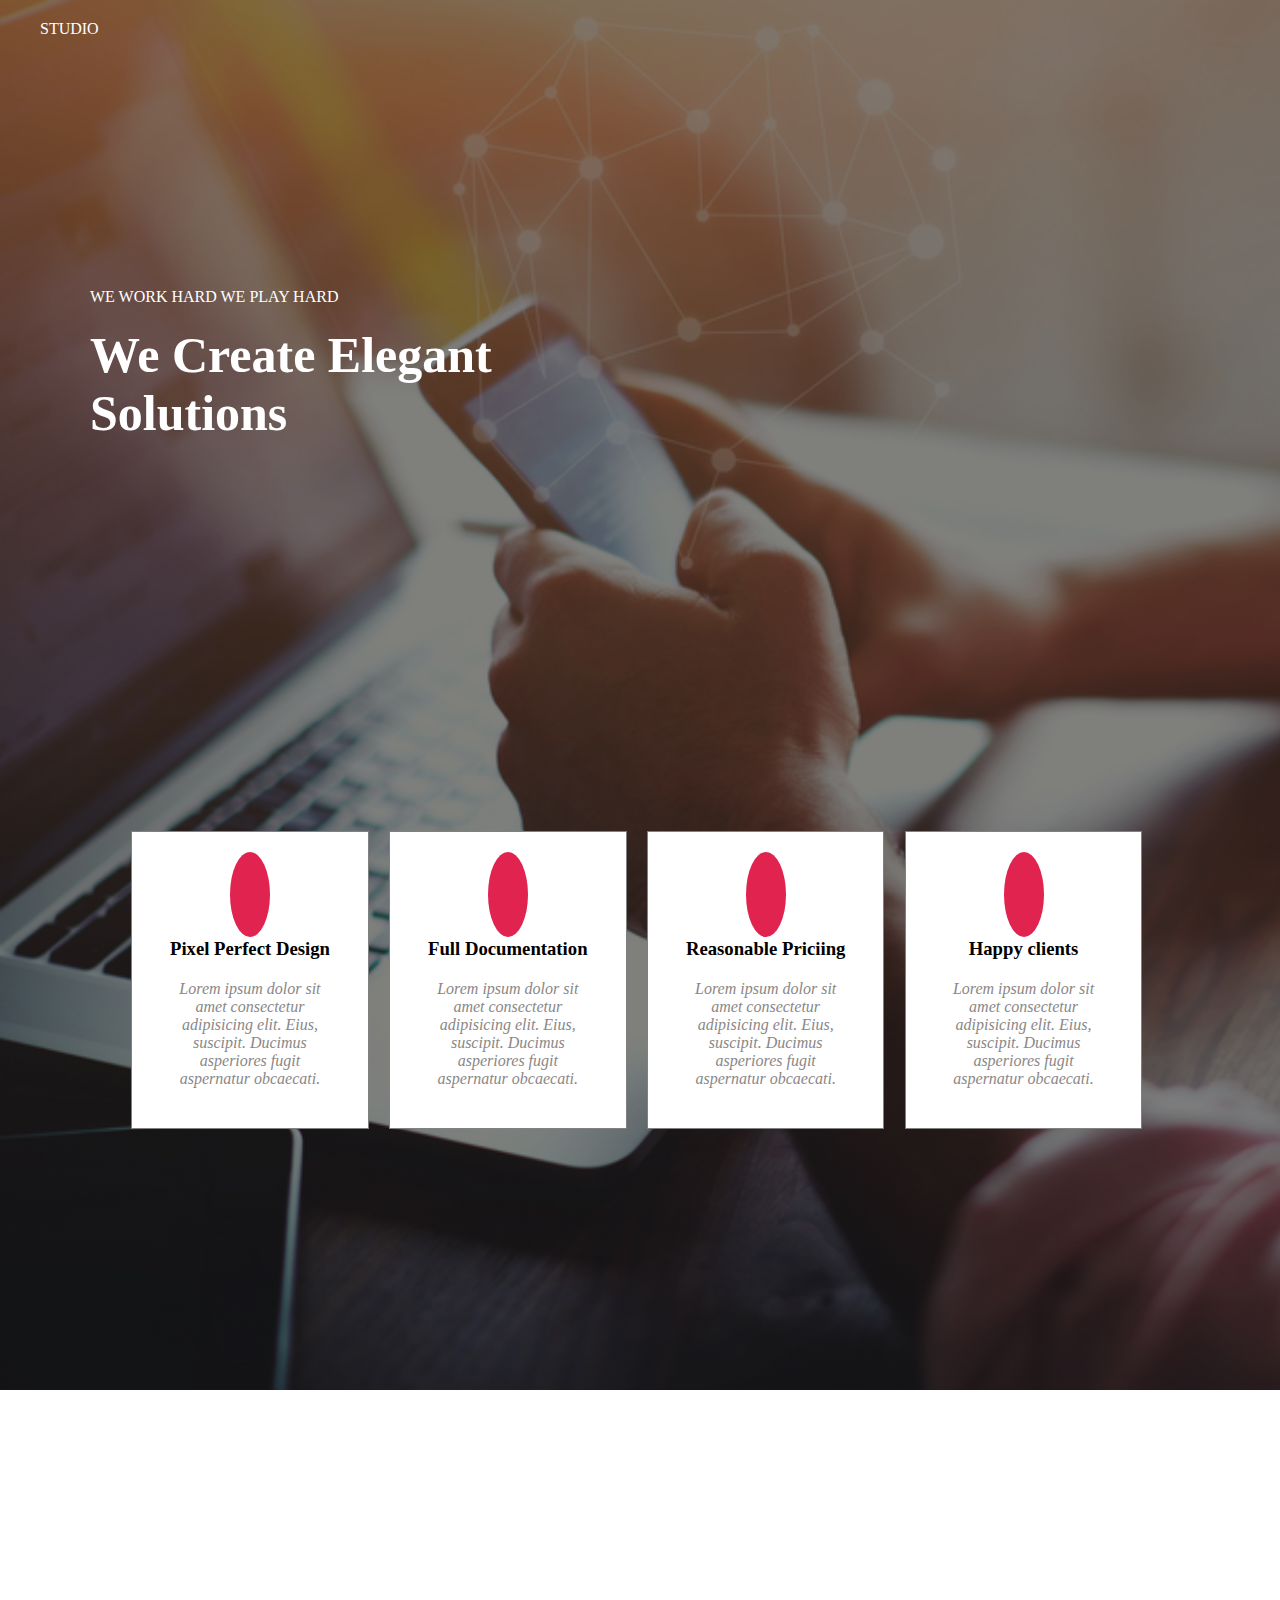
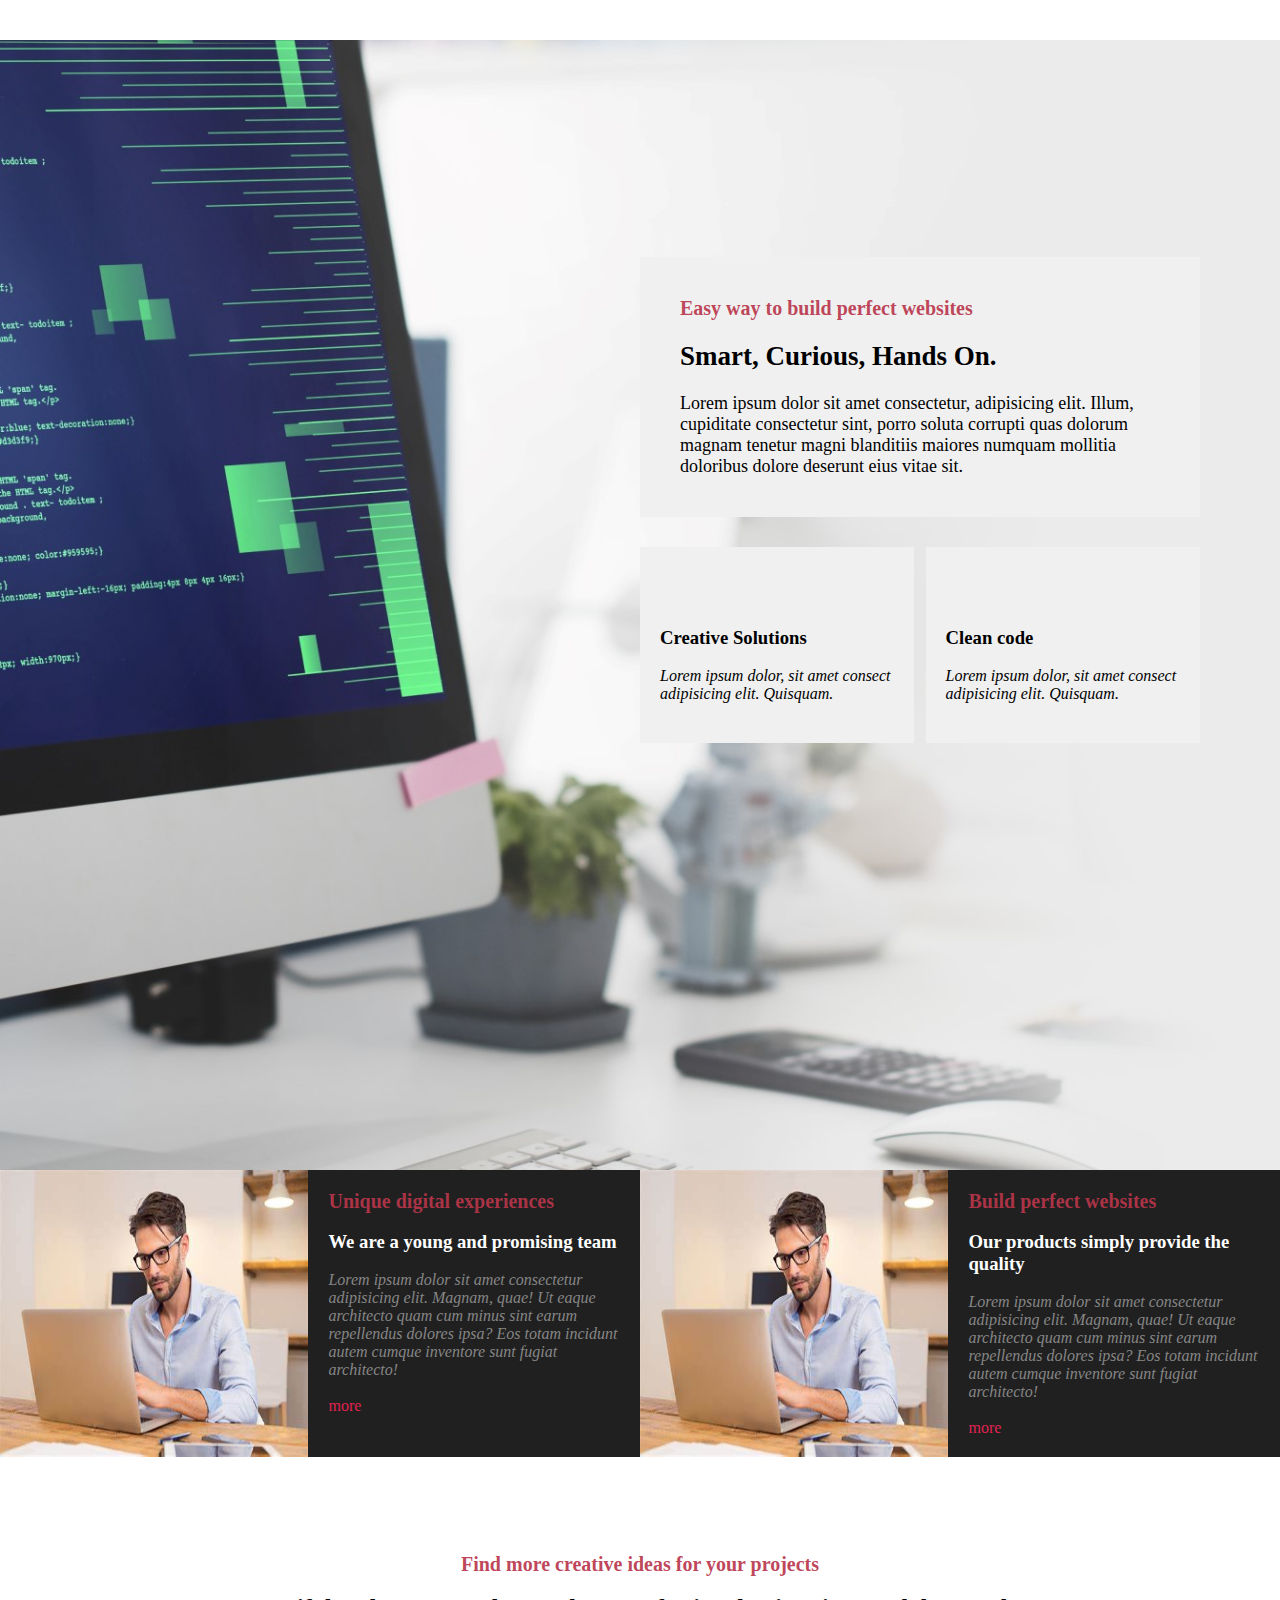
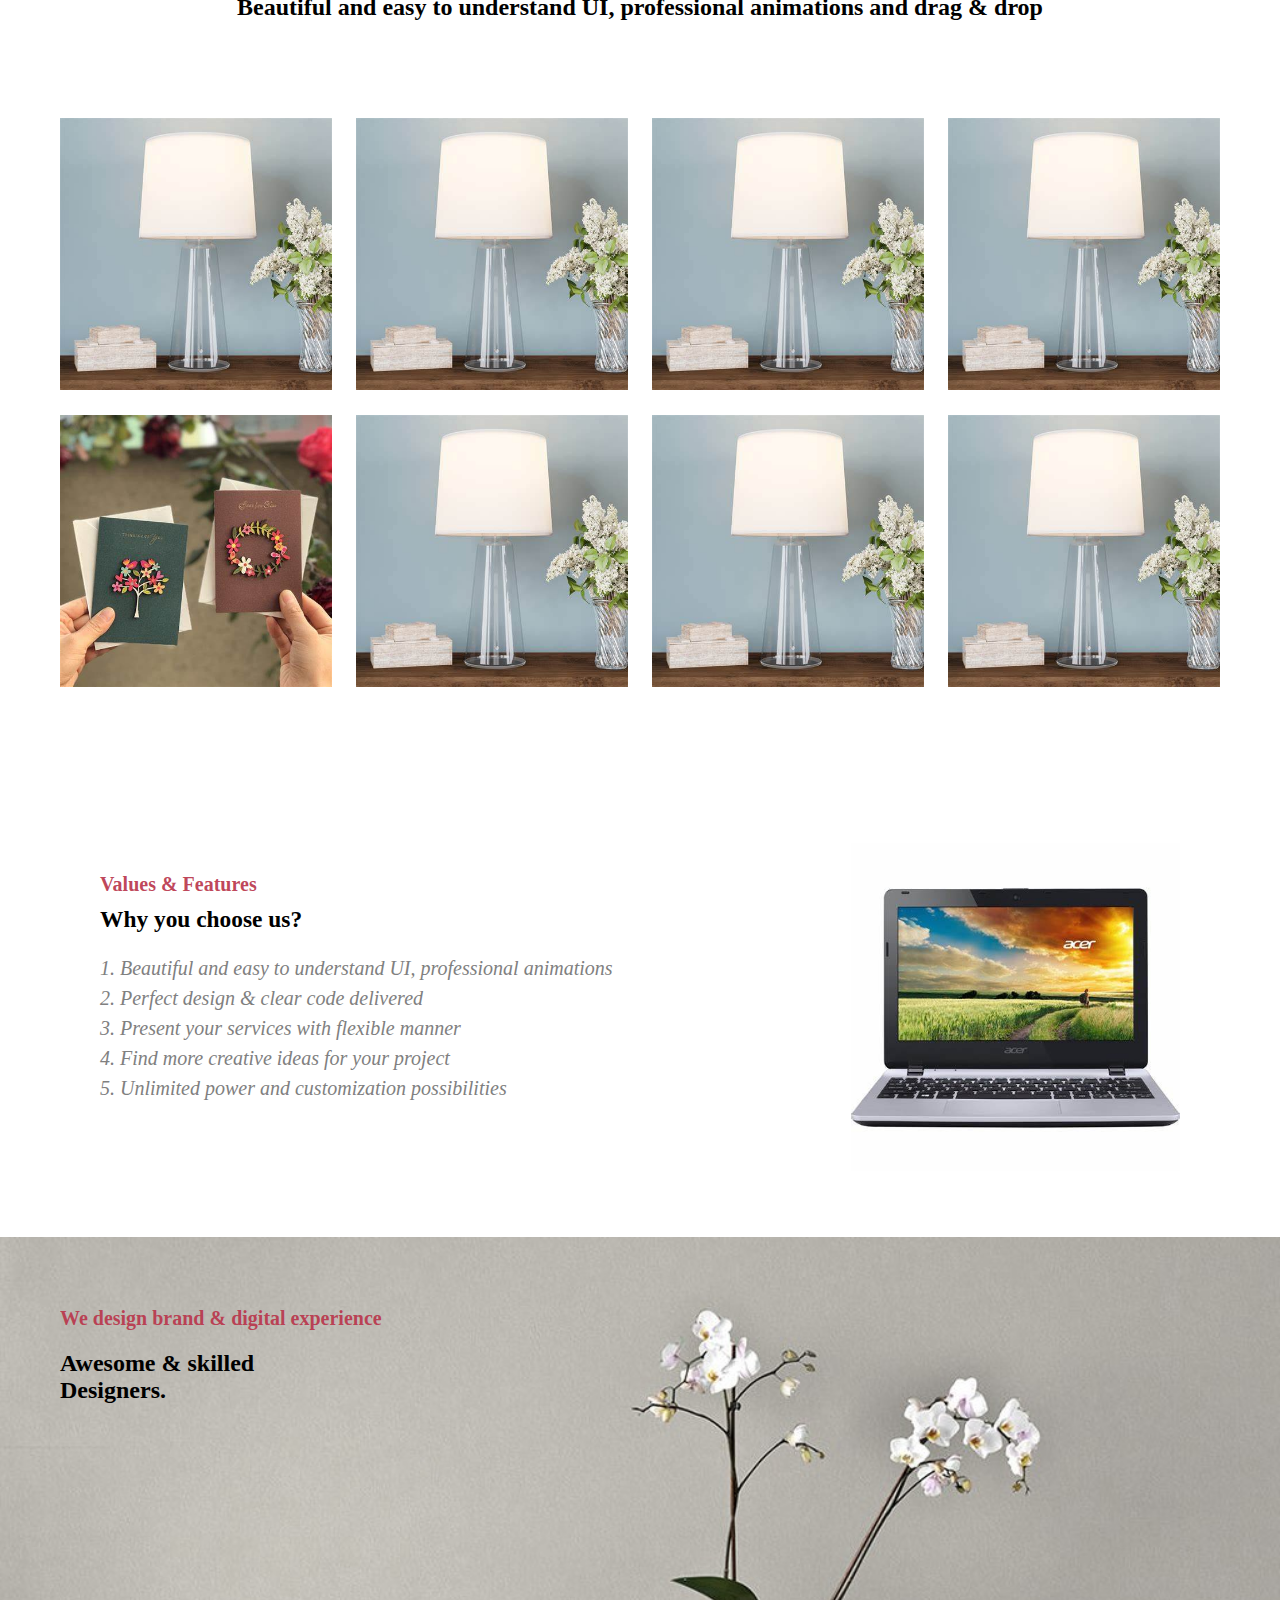
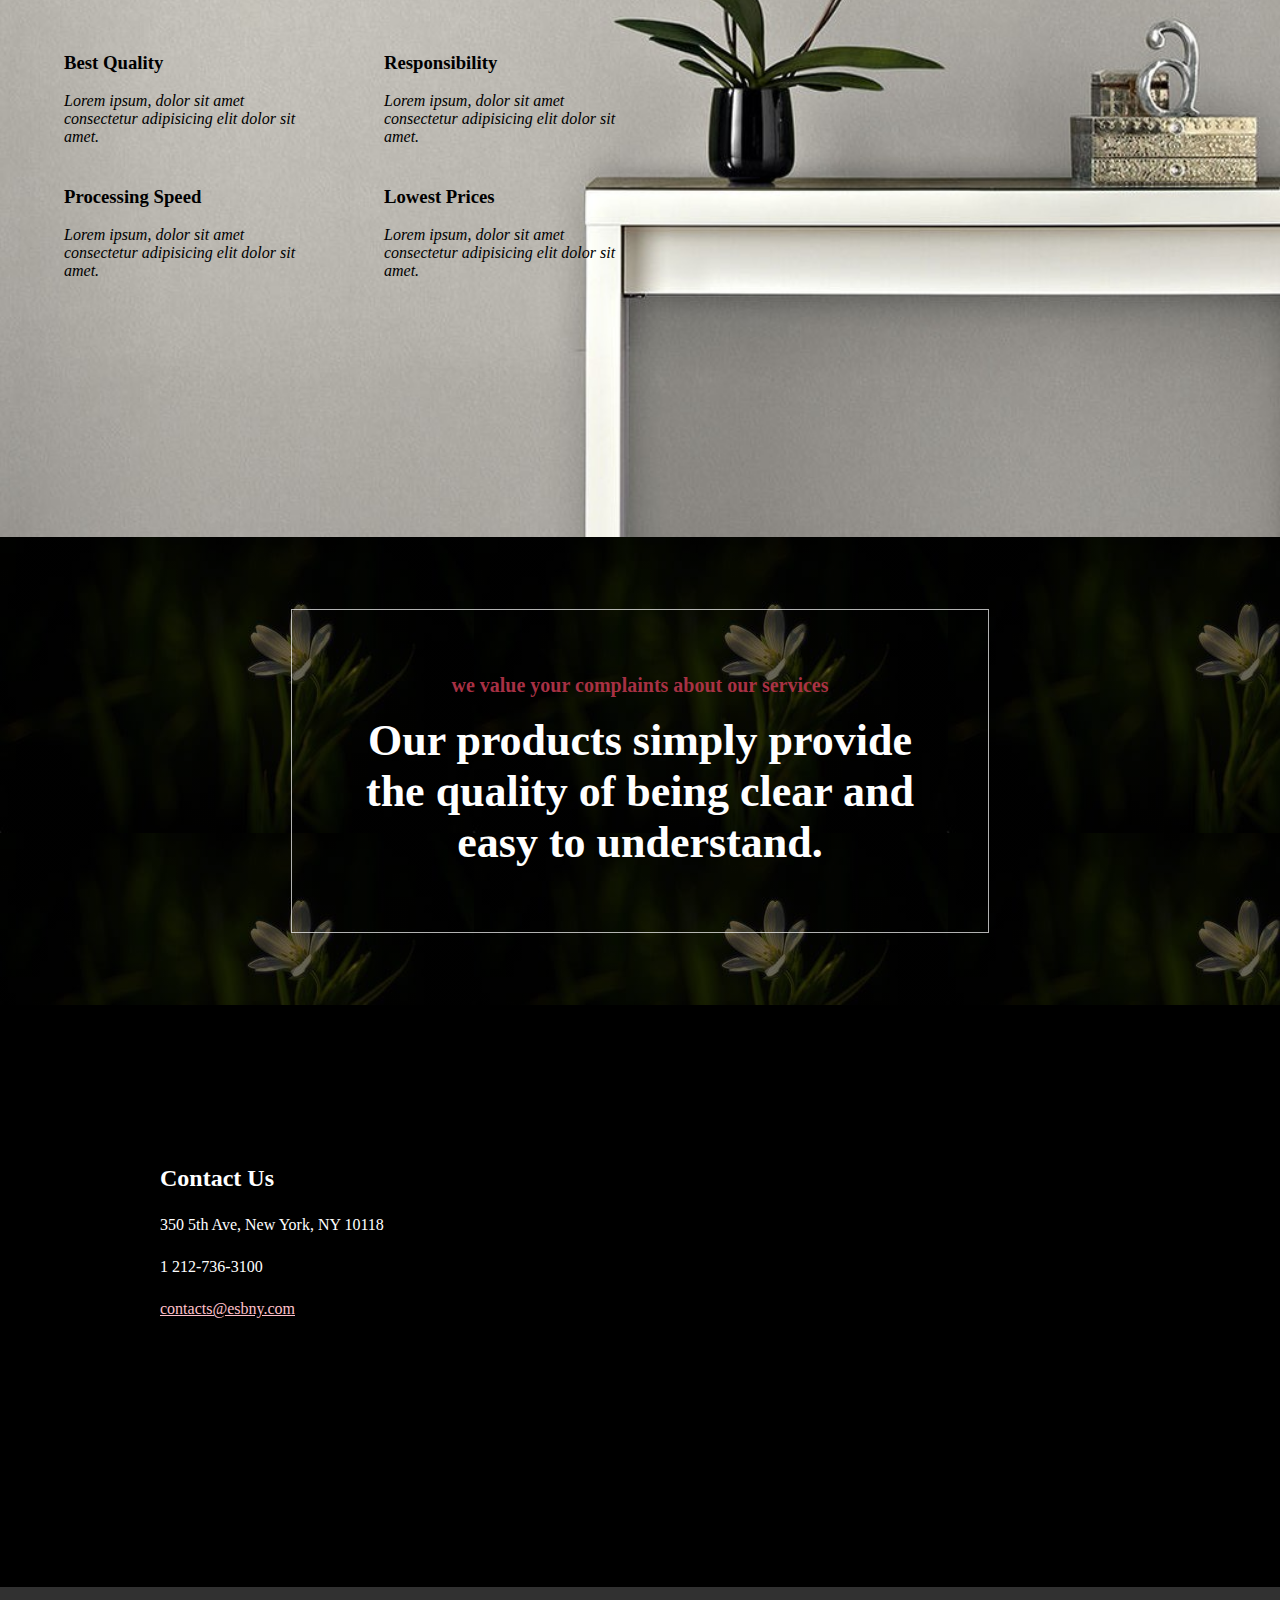
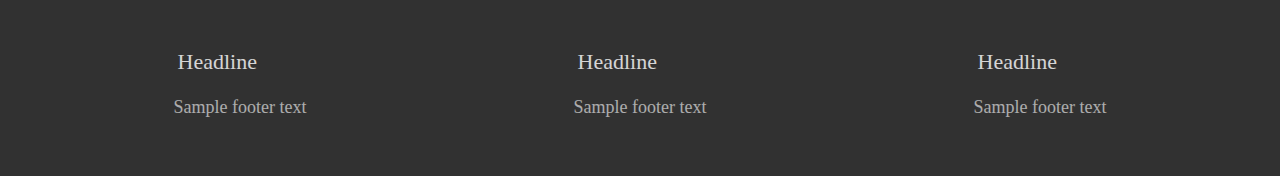
==== HTML/index.html @ dd86156a "Changes 27/09" ====
<!DOCTYPE html>

<html lang="en">
<head>
    <meta charset="UTF-8">
    <meta http-equiv="X-UA-Compatible" content="IE=edge">
    <meta name="viewport" content="width=device-width, initial-scale=1.0">
    <link rel="stylesheet" href="../CSS/index.css">    
    <link rel="stylesheet" href="https://cdnjs.cloudflare.com/ajax/libs/font-awesome/6.2.0/css/all.min.css" integrity="sha512-xh6O/CkQoPOWDdYTDqeRdPCVd1SpvCA9XXcUnZS2FmJNp1coAFzvtCN9BmamE+4aHK8yyUHUSCcJHgXloTyT2A==" crossorigin="anonymous" referrerpolicy="no-referrer" />
    <title>Webp</title>
</head>
<body>
    <header>
       <p>STUDIO</p>
       <p><i class="fa-solid fa-bars"></i></p>

       <div class="banner-content">
            <p>WE WORK HARD WE PLAY HARD</p>
            <h1>We Create Elegant Solutions</h1>
       </div>
    </header>

    <section class="section1">
        <div class="cards1">
            <div class="card">
                <div class="card-icon">
                    <i class="fa-solid fa-tags"></i>
                </div>
                <div class="card-heading">
                    <h3>Pixel Perfect Design</h3>
                </div>
                <div class="card-content">
                    <p>Lorem ipsum dolor sit amet consectetur adipisicing elit. Eius, suscipit. Ducimus asperiores fugit aspernatur obcaecati.</p>
                </div>
            </div>

            <div class="card">
                <div class="card-icon">
                    <i class="fa-solid fa-book"></i>
                </div>
                <div class="card-heading">
                    <h3>Full Documentation</h3>
                </div>
                <div class="card-content">
                    <p>Lorem ipsum dolor sit amet consectetur adipisicing elit. Eius, suscipit. Ducimus asperiores fugit aspernatur obcaecati.</p>
                </div>
            </div>

            <div class="card">
                <div class="card-icon">
                    <i class="fa-solid fa-car"></i>
                </div>
                <div class="card-heading">
                   <h3>Reasonable Priciing</h3>
                </div>
                <div class="card-content">
                     <p>Lorem ipsum dolor sit amet consectetur adipisicing elit. Eius, suscipit. Ducimus asperiores fugit aspernatur obcaecati.</p>
                </div>
            </div>

            <div class="card">
                <div class="card-icon">
                    <p><i class="fa-solid fa-file"></i></p>
                </div>
                <div class="card-heading">
                    <h3>Happy clients</h3>
                </div>
                <div class="card-content">
                    <p>Lorem ipsum dolor sit amet consectetur adipisicing elit. Eius, suscipit. Ducimus asperiores fugit aspernatur obcaecati.</p>
                </div>
            </div>
        </div>
    </section>

    <section class="section2">
        <aside class="sec2-content border">
            <div class="top-content border">
                <p class="pink-heading">Easy way to build perfect websites</p><br>
                <h2>Smart, Curious, Hands On.</h2><br>
                <p>Lorem ipsum dolor sit amet consectetur, adipisicing elit. Illum, cupiditate consectetur sint, porro soluta corrupti quas dolorum magnam tenetur magni blanditiis maiores numquam mollitia doloribus dolore deserunt eius vitae sit.</p>
            </div>
            <div class="bottom-content border">
            <div class="bottom-left border">
                <h3>Creative Solutions</h3><br>
                <p>Lorem ipsum dolor, sit amet consect adipisicing elit. Quisquam.</p>
            </div>
            <div class="bottom-right border">
                <h3>Clean code</h3><br>
                <p>Lorem ipsum dolor, sit amet consect adipisicing elit. Quisquam.</p>
            </div>
        </div>
        </aside>
    </section>

    <section class="section3">
        <div class="row">
            <div class="image1 border">
                <img src="../Images/laptop-person.jfif" width="100%" height="100%">
            </div>
            <div class="sec3-content border">
                <p class="pink-heading"> Unique digital experiences</p><br>
                <h3>We are a young and promising team</h3><br>
                <p><i>Lorem ipsum dolor sit amet consectetur adipisicing elit. Magnam, quae! Ut eaque architecto quam cum minus sint earum repellendus dolores ipsa? Eos totam incidunt autem cumque inventore sunt fugiat architecto!</i></p><br>
                <p><a href="" class="a-pink">more</a></p>
            </div>
            <div class="image1 border">
                <img src="../Images/laptop-person.jfif"width="100%" height="100%" >
            </div>
            <div class="sec3-content border">
                <p class="pink-heading">Build perfect websites</p><br>
                <h3>Our products simply provide the quality</h3><br>
                <p><i>Lorem ipsum dolor sit amet consectetur adipisicing elit. Magnam, quae! Ut eaque architecto quam cum minus sint earum repellendus dolores ipsa? Eos totam incidunt autem cumque inventore sunt fugiat architecto!</i></p><br>
                <p><a href="" class="a-pink">more</a></p>
            </div>
        </div>
    </section>

    <section class="section4">
        <div class="sec4-content">
            <p class="pink-heading">Find more creative ideas for your projects</p><br>
            <h2>Beautiful and easy to understand UI, professional animations and drag & drop</h2>
        </div>
        <div class="images-parent">
            <div class="sec4-images  border">
                <img src="../Images/lamp.jfif">
                <img src="../Images/lamp.jfif">
                <img src="../Images/lamp.jfif">
                <img src="../Images/lamp.jfif">
                </div>
            <div class="sec4-images border">
                <img src="../Images/card.jfif">
                <img src="../Images/lamp.jfif">
                <img src="../Images/lamp.jfif">
                <img src="../Images/lamp.jfif"> 
            </div>
    </div>

    </section>

    <!-- <section class="section5 border">
        <aside class="left border">
            <p class="pink-heading">Values & Features</p>
            <h2>Why you choose us?</h2>

            <ol class="ordered-list">
                <li>Beautiful and easy to understand UI, professional animations</li>
                <li>Perfect design and clear code delivered</li>
                <li>Present your devices with flexibleu a massa</li>
                <li>Find more creative ideas for your project</li>
                <li>Unlimited power and customization possibilities</li>
            </ol>
        </aside>
        <aside class="right border">
            <img src="../Images/laptop-window.jfif">
        </aside>
    </section> -->

    <div class="section5">
        <div class="left border">
            <h4 class="pink-heading">Values & Features</h4>
            <h3 style="margin-top:10px;"><b>Why you choose us?</b></h3>
            <div class="ordered-list">
            <i>
            <ol>
                <li>Beautiful and easy to understand UI, professional animations</li>
                <li>Perfect design & clear code delivered</li>
                <li>Present your services with flexible manner</li>
                <li>Find more creative ideas for your project</li>
                <li>Unlimited power and customization possibilities</li></i>
            </ol>
            </div>
        </div>
        <div class="right border">
            <img src="../Images/laptop-window.jfif" width="100%">
        </div>
    </div>
   
    <section class="section6">
        <p class="pink-heading">We  design brand & digital experience</p>
        <h2>Awesome & skilled Designers.</h2>

        <div class="features">
            <div class="feature">
                <h3>Best Quality</h3><br>
                <p>Lorem ipsum, dolor sit amet consectetur adipisicing elit dolor sit amet.</p>
            </div>
            <div class="feature">
                <h3>Responsibility</h3><br>
                <p>Lorem ipsum, dolor sit amet consectetur adipisicing elit dolor sit amet.</p>
            </div>
            <div class="feature">
                <h3>Processing Speed</h3><br>
                <p>Lorem ipsum, dolor sit amet consectetur adipisicing elit dolor sit amet.</p>
            </div>
            <div class="feature">
                <h3>Lowest Prices</h3><br>
                <p>Lorem ipsum, dolor sit amet consectetur adipisicing elit dolor sit amet.</p>
            </div>
        </div>
    </section>

    <section class="section7">
        <div class="sec7-content">
            <p class="pink-heading">we value your complaints about our services</p><br>
            <h1>Our products simply provide the quality of being clear and easy to understand.
            </h1>
        </div>
    </section>

    <section class="section8">
        <aside class="contact">
            <h2>Contact Us</h2>
            <p>350 5th Ave, New York, NY 10118</p>
            <p> 1 212-736-3100</p>
            <p><a href="">contacts@esbny.com</a></p>
        </aside>
        <aside class="map">
            <iframe
            src="https://www.google.com/maps/embed?pb=!1m14!1m12!1m3!1d15226.228573181863!2d78.37283444999998!3d17.43302795!2m3!1f0!2f0!3f0!3m2!1i1024!2i768!4f13.1!5e0!3m2!1sen!2sin!4v1663931720581!5m2!1sen!2sin"
            width="100%" height="450" style="border:0;" allowfullscreen="" loading="lazy"
            referrerpolicy="no-referrer-when-downgrade"></iframe>
        </aside>
    </section>

    <footer>
        <div class="footer1">
            <p>Headline</p>
            <p>Sample footer text</p>
        </div>
        <div class="footer1">
            <p>Headline</p>
            <p>Sample footer text</p>
        </div>
        <div class="footer1">
            <p>Headline</p>
            <p>Sample footer text</p>
        </div>
    </footer>
</body>
</html>
---- CSS/index.css ----
*{
    margin: 0px;
    padding: 0px;
}
body{
    box-sizing: border-box;
}
/* .border{
    border: 2px solid red;
} */
.pink-heading{
    color: rgba(185, 53, 75, 0.913);
    font-size: 20px;
    font-weight: bold;
}
/* Header CSS */
header{
    background-image:linear-gradient(rgba(0,0,0,0.5),rgba(0,0,0,0.5)),url('../Images/banner.png');
    background-size: cover;
    height: 150vh;
    color: white;
    padding: 20px 40px;
    position: relative;
}
header p:nth-of-type(2){
    float: right;
}
.banner-content{
   margin-top: 250px;
   margin-left: 50px;
}
.banner-content h1{
    width: 35%;
    font-size: 50px;
    margin-top: 20px;
}

/* SECTION 1 CSS */

.card i{
    background-color:#E12350;
    color: white;
    border-radius: 50%;
    padding: 20px;
    font-size: 40px;
}
.cards1{
    display: flex;
    gap: 2%;
    padding: 8.2em;
    /* margin-left: 70px;    */
    position: absolute;
    top:700px;
}
.card p{
    color: #8a8787;
    font-style: italic;
}
.card{
   border: 1px solid grey;
    text-align: center;
    background-color: white;
    width: 20%;
    padding: 1.2em 1em;
}
.card-heading, .card-content, .card-icon{
    /* padding: 10px; */
    margin: 20px;
}

/* SECTION 2 CSS */

.section2{
    margin-top: 250px;
    background-image: url('../Images/left-image.png');
    background-size: cover;
    height: 120vh;
    padding: 25px 80px;
    display: flex;
    justify-content: flex-end;
}
.sec2-content{
    width: 50%;
    padding: 12em 0em;
    /* margin: 10em 0em 10em 1em; */
}
.top-content{
    background-color: #F0F0F0;
    padding: 40px;
    font-size: 18px;
}
.bottom-content{
    display: flex;
    gap: 2%;
    padding-top: 30px;
}
.bottom-content p{
    font-style: italic;
}
.bottom-left, .bottom-right{
    padding: 80px 1px 40px 20px;
    background-color: #F0F0F0;
}

/* SECTION 3 CSS */

.row{
    display: flex;
}

.a-pink{
    color:#E12350;
    text-decoration: none;
}
.sec3-content{
    width: 35%;
    padding: 20px;
    background-color: #202020;
}
.sec3-content h3{
    color: white;
}
.sec3-content p:nth-of-type(2){
    color: #868686;
}

/* SECTION 4 CSS */
.section4{
    align-items: center;
    padding: 6em;
}
.sec4-content{
    text-align: center;
}
.images-parent{
    margin-top: 4.5em;
}
.sec4-images{
    display: flex;
    justify-content: center;
    width: 100%;
    gap: 1.5em;
}
.sec4-images img{
    width: 25%;
    margin-top: 25px;
}

/* SECTION 5 CSS */
/* .section5{
    display: flex;
    align-items: center;
}
.left{
  width: 50%;
  line-height: 30px;
  margin-top: 40px;
}
.left h2{
    margin-top: 0.4em;
}
.ordered-list{
    color: #8a8787;
    padding: 1em;
}
.right img{
    max-width: 100%;
}
.right{
    width: 50%;
} */
.section5{
    display: flex;
    font-size: 20px;
    margin: 60px 100px;
}
.left{
    margin-top: 10px;
    width: 100%;
}
h4{
   margin-top: 20px;
}
.ordered-list{
    margin-top:20px;
    color: grey;
    line-height: 1.5em;
    margin-left: 1em;
}
/* SECTION 6 CSS */
.section6{
    background-image: url('../Images/table.jpg');
    height: 100vh;
    background-size: cover;
    position: relative;
}
.section6 p:nth-child(1){
    padding: 70px 0px 0px 60px;
}
.section6 h2{
    width: 20%;
    padding: 20px 0px 0px 60px;
  }
.features{
    display: flex;
    justify-content: space-around;
    flex-wrap: wrap;
    width: 50%;
    position: absolute;
    top:35% ;
    margin: 80px 0px 0px 32px;
}
.feature{
    width: 40%;
    padding: 20px 0px;  
}
.feature p{
    font-style: italic;
}
/* SECTION 7 */
.section7{
    background-image:linear-gradient(rgba(0,0,0,0.6),rgba(0,0,0,0.6)), url('../Images/plant-dark.jfif');
    display: flex;
    justify-content: center;
    padding: 4.5em;
}
.sec7-content{
    border: 1px solid rgba(254, 254, 254,0.7);
    color: white;
    width: 50%;
    padding: 4em;
    text-align: center;
}
.sec7-content h1{
    font-size: 44px; 
}
/* SECTION 8 */
.section8{
    background-color: black;
    width: 100%;
    display: flex;
}
.contact{
    width: 50%;
    color: white;
    margin: 10em 0px 50px 10em;
}
.contact p{
    margin-top: 1.5em;
}
.map{
    margin: 4em 8em 4em 0em;
    width: 50%;
}
.contact p a{
    color: pink;
}

/* FOOTER */
footer{
    background-color: #313131;
    color: white;
    display: flex;
    justify-content: space-around;
    padding:2.5em;
}

.footer1 p:nth-child(1){
    font-size: 22px;
    margin: 1em;
    opacity: 0.8;
}
.footer1 p:nth-child(2){
    font-size: 18px;
    margin: 1em;
    opacity: 0.6;
}
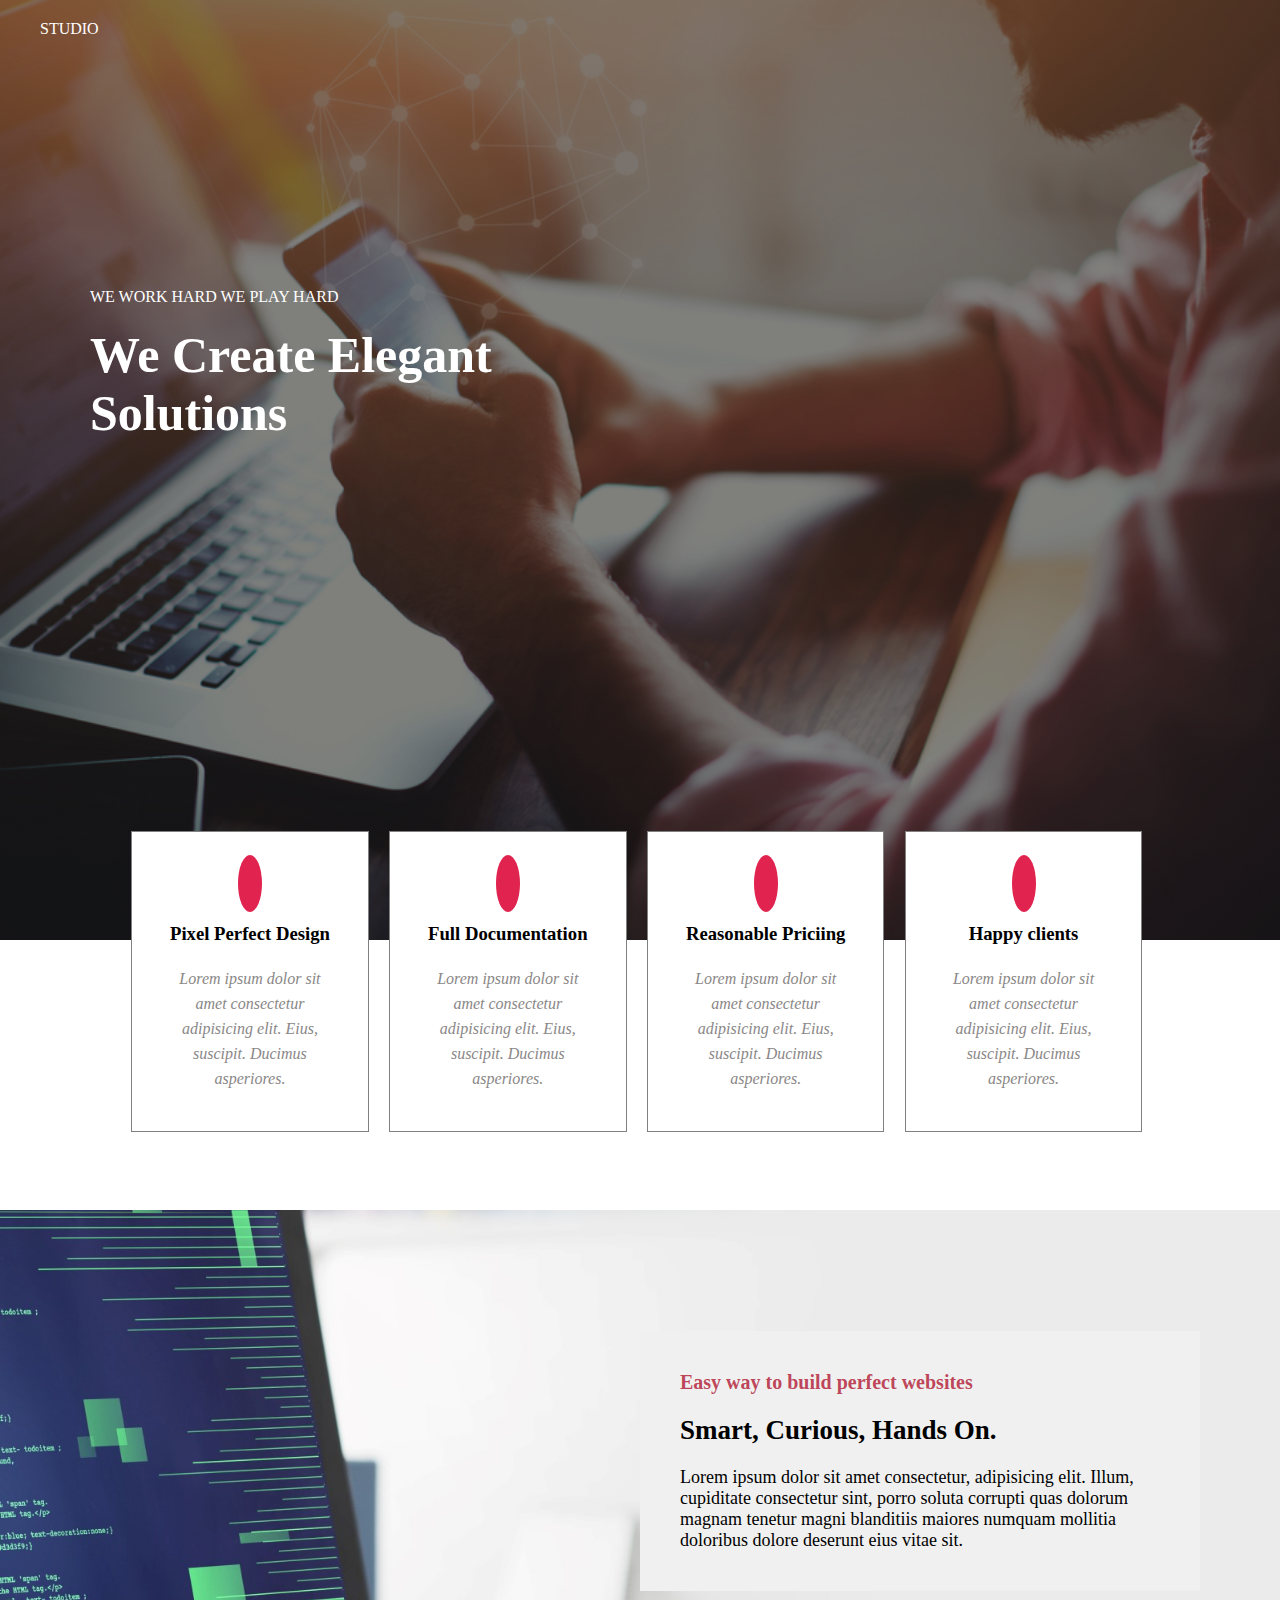
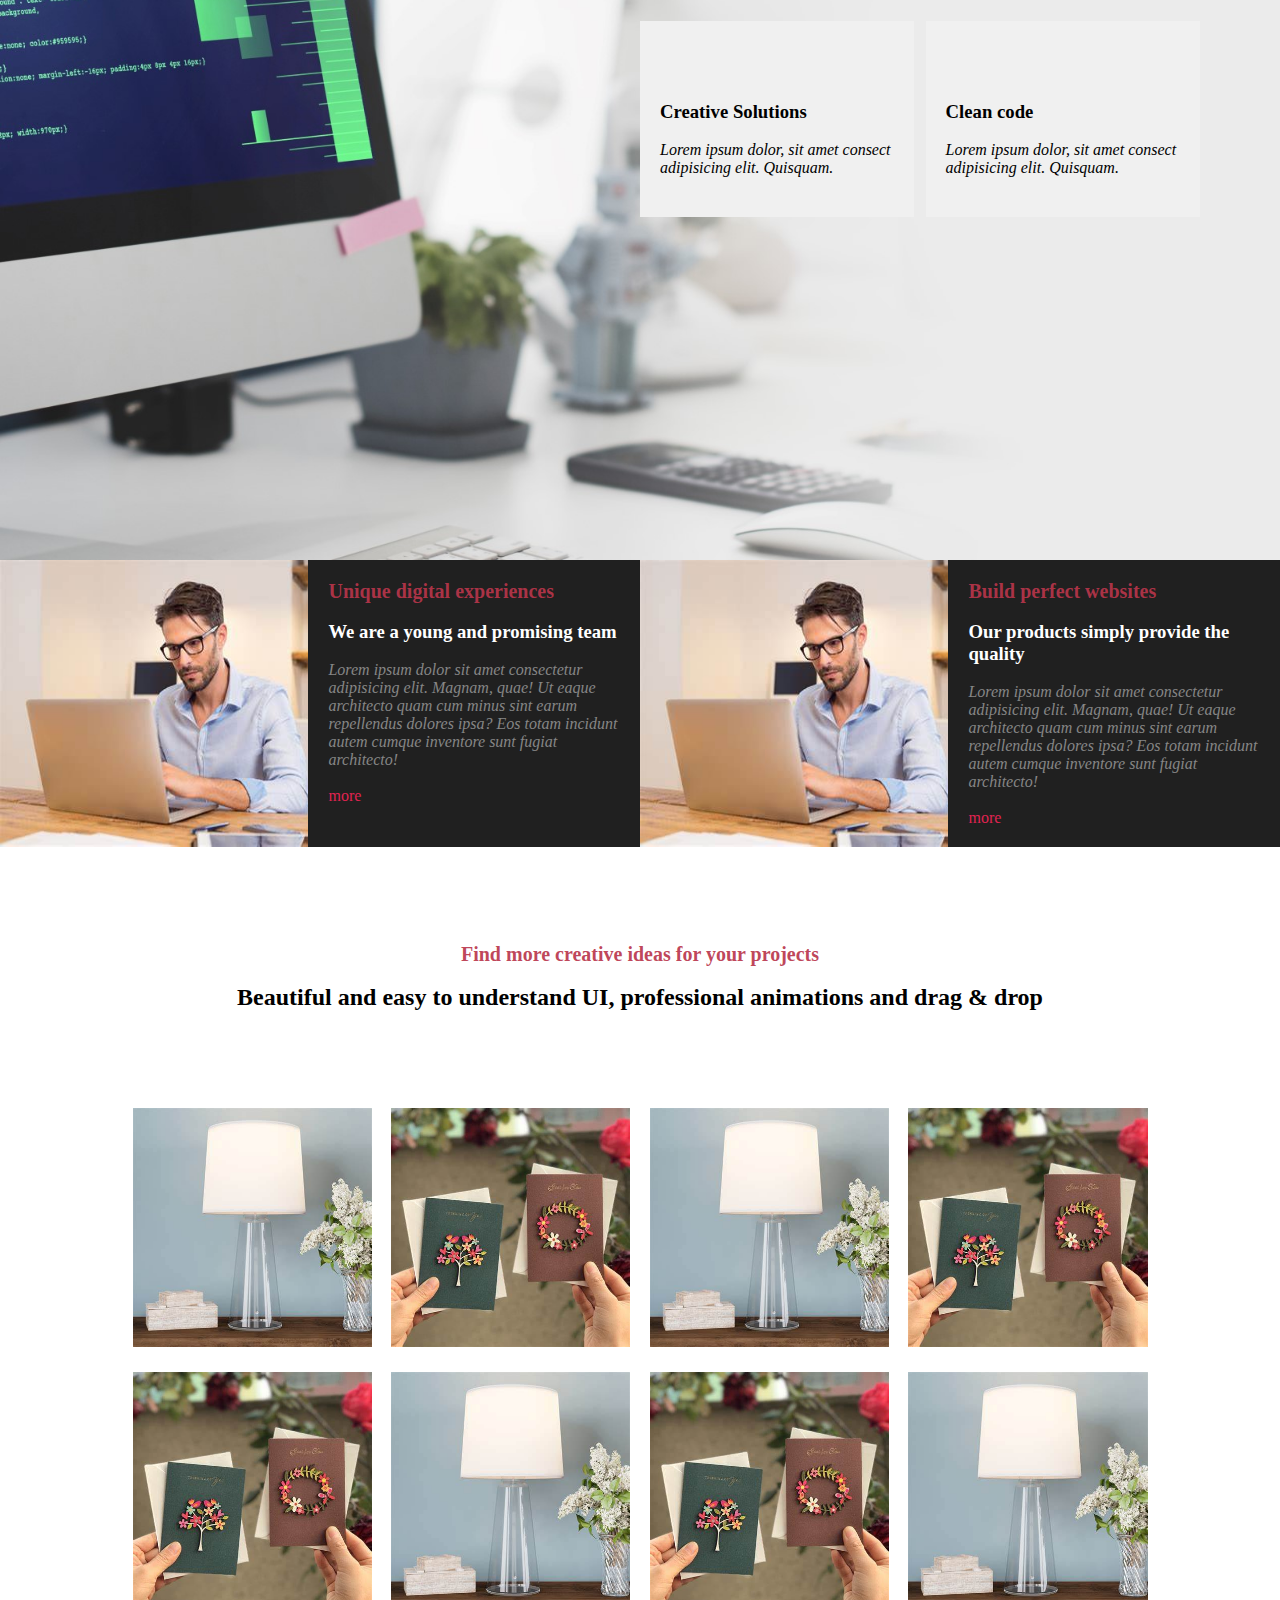
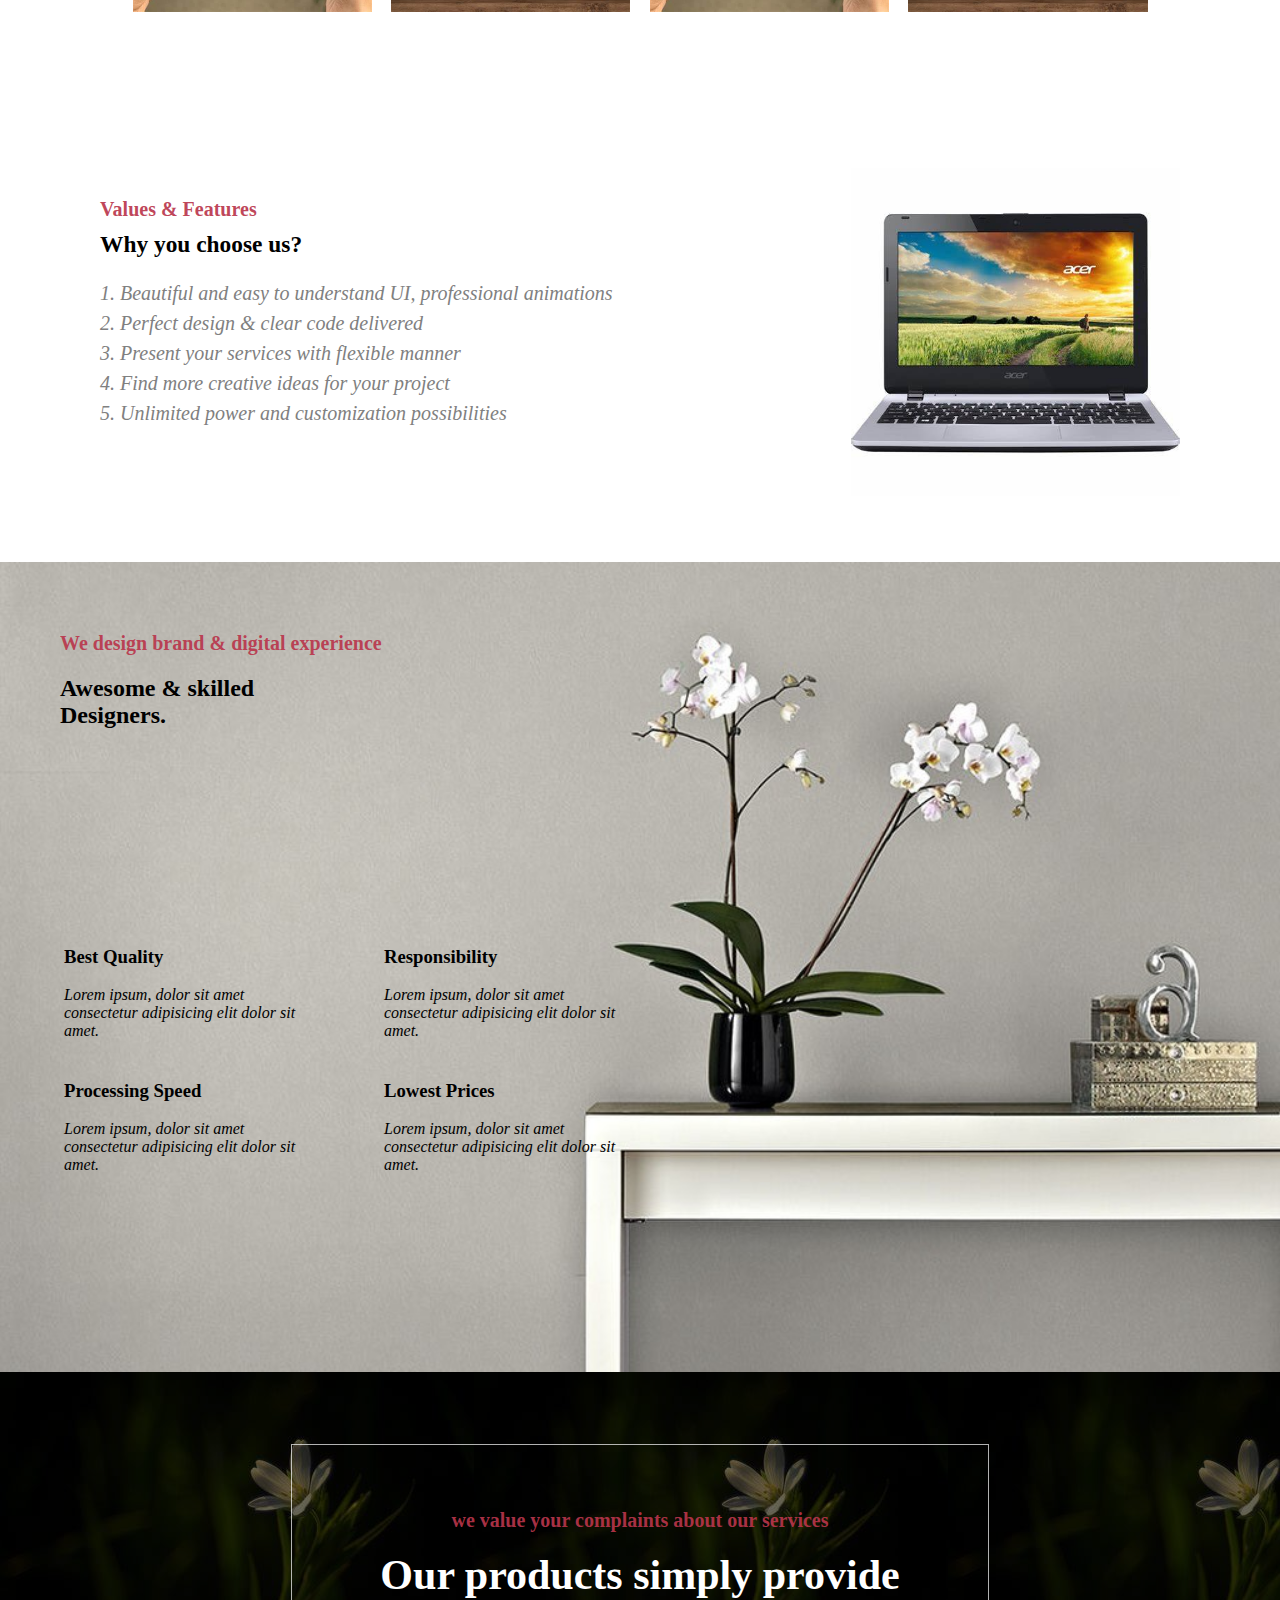
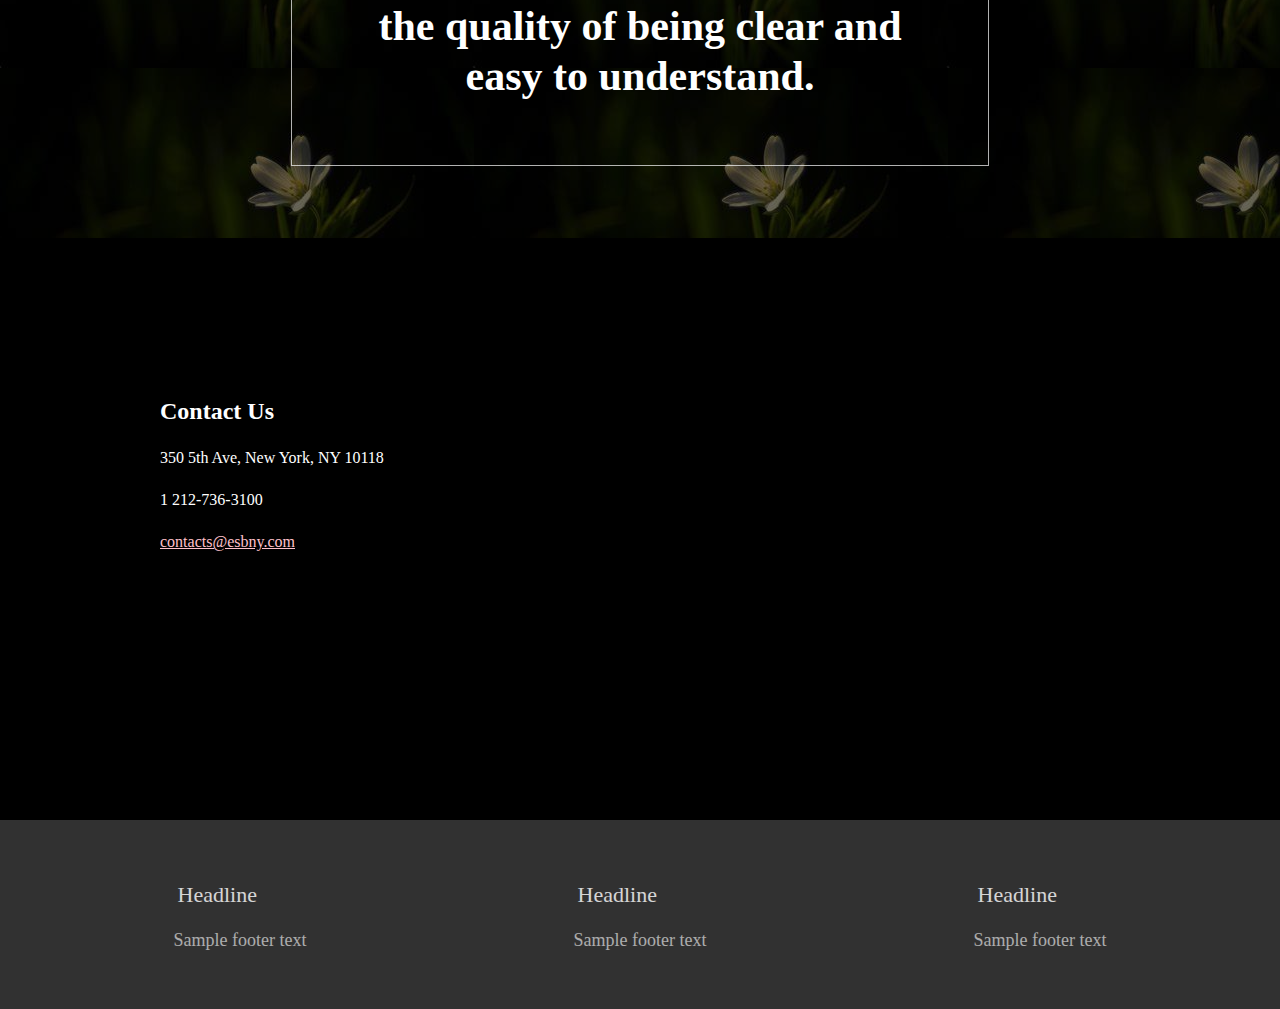
==== commit d6062f08: "28/09 Mobile Responsive" ====
--- a/HTML/index.html
+++ b/HTML/index.html
@@ -30,7 +30,7 @@
                     <h3>Pixel Perfect Design</h3>
                 </div>
                 <div class="card-content">
-                    <p>Lorem ipsum dolor sit amet consectetur adipisicing elit. Eius, suscipit. Ducimus asperiores fugit aspernatur obcaecati.</p>
+                    <p>Lorem ipsum dolor sit amet consectetur adipisicing elit. Eius, suscipit. Ducimus asperiores.</p>
                 </div>
             </div>
 
@@ -42,7 +42,7 @@
                     <h3>Full Documentation</h3>
                 </div>
                 <div class="card-content">
-                    <p>Lorem ipsum dolor sit amet consectetur adipisicing elit. Eius, suscipit. Ducimus asperiores fugit aspernatur obcaecati.</p>
+                    <p>Lorem ipsum dolor sit amet consectetur adipisicing elit. Eius, suscipit. Ducimus asperiores.</p>
                 </div>
             </div>
 
@@ -54,7 +54,7 @@
                    <h3>Reasonable Priciing</h3>
                 </div>
                 <div class="card-content">
-                     <p>Lorem ipsum dolor sit amet consectetur adipisicing elit. Eius, suscipit. Ducimus asperiores fugit aspernatur obcaecati.</p>
+                     <p>Lorem ipsum dolor sit amet consectetur adipisicing elit. Eius, suscipit. Ducimus asperiores.</p>
                 </div>
             </div>
 
@@ -66,13 +66,18 @@
                     <h3>Happy clients</h3>
                 </div>
                 <div class="card-content">
-                    <p>Lorem ipsum dolor sit amet consectetur adipisicing elit. Eius, suscipit. Ducimus asperiores fugit aspernatur obcaecati.</p>
+                    <p>Lorem ipsum dolor sit amet consectetur adipisicing elit. Eius, suscipit. Ducimus asperiores.</p>
                 </div>
             </div>
         </div>
     </section>
 
     <section class="section2">
+
+        <div class="sec2-image">
+            <img src="../Images/left-image.png">
+        </div>
+
         <aside class="sec2-content border">
             <div class="top-content border">
                 <p class="pink-heading">Easy way to build perfect websites</p><br>
@@ -90,12 +95,13 @@
             </div>
         </div>
         </aside>
+
     </section>
 
     <section class="section3">
         <div class="row">
             <div class="image1 border">
-                <img src="../Images/laptop-person.jfif" width="100%" height="100%">
+                <img src="../Images/laptop-person.jfif" width="120%" height="100%">
             </div>
             <div class="sec3-content border">
                 <p class="pink-heading"> Unique digital experiences</p><br>
@@ -104,7 +110,7 @@
                 <p><a href="" class="a-pink">more</a></p>
             </div>
             <div class="image1 border">
-                <img src="../Images/laptop-person.jfif"width="100%" height="100%" >
+                <img src="../Images/laptop-person.jfif"width="120%" height="100%" >
             </div>
             <div class="sec3-content border">
                 <p class="pink-heading">Build perfect websites</p><br>
@@ -123,14 +129,14 @@
         <div class="images-parent">
             <div class="sec4-images  border">
                 <img src="../Images/lamp.jfif">
+                <img src="../Images/card.jfif">
                 <img src="../Images/lamp.jfif">
+                <img src="../Images/card.jfif">
+                </div>
+            <div class="sec4-images border">
+                <img src="../Images/card.jfif">
                 <img src="../Images/lamp.jfif">
-                <img src="../Images/lamp.jfif">
-                </div>
-            <div class="sec4-images border">
-                <img src="../Images/card.jfif">
-                <img src="../Images/lamp.jfif">
-                <img src="../Images/lamp.jfif">
+                <img src="../Images/card.jfif">
                 <img src="../Images/lamp.jfif"> 
             </div>
     </div>
--- a/CSS/index.css
+++ b/CSS/index.css
@@ -17,10 +17,9 @@
 header{
     background-image:linear-gradient(rgba(0,0,0,0.5),rgba(0,0,0,0.5)),url('../Images/banner.png');
     background-size: cover;
-    height: 150vh;
+    height: 100vh;
     color: white;
     padding: 20px 40px;
-    position: relative;
 }
 header p:nth-of-type(2){
     float: right;
@@ -36,13 +35,15 @@
 }
 
 /* SECTION 1 CSS */
-
+.section1{
+    position: relative;
+}
 .card i{
     background-color:#E12350;
     color: white;
     border-radius: 50%;
-    padding: 20px;
-    font-size: 40px;
+    padding: 12px;
+    font-size: 30px;
 }
 .cards1{
     display: flex;
@@ -50,7 +51,7 @@
     padding: 8.2em;
     /* margin-left: 70px;    */
     position: absolute;
-    top:700px;
+    top:-240px;
 }
 .card p{
     color: #8a8787;
@@ -62,6 +63,7 @@
     background-color: white;
     width: 20%;
     padding: 1.2em 1em;
+    line-height: 25px;
 }
 .card-heading, .card-content, .card-icon{
     /* padding: 10px; */
@@ -71,17 +73,20 @@
 /* SECTION 2 CSS */
 
 .section2{
-    margin-top: 250px;
+    margin-top: 270px;
     background-image: url('../Images/left-image.png');
     background-size: cover;
-    height: 120vh;
+    height: 100vh;
     padding: 25px 80px;
     display: flex;
     justify-content: flex-end;
 }
+.sec2-image{
+    display: none;
+}
 .sec2-content{
     width: 50%;
-    padding: 12em 0em;
+    padding: 6em 0em;
     /* margin: 10em 0em 10em 1em; */
 }
 .top-content{
@@ -103,11 +108,9 @@
 }
 
 /* SECTION 3 CSS */
-
 .row{
     display: flex;
 }
-
 .a-pink{
     color:#E12350;
     text-decoration: none;
@@ -139,10 +142,10 @@
     display: flex;
     justify-content: center;
     width: 100%;
-    gap: 1.5em;
+    gap: 1.2em;
 }
 .sec4-images img{
-    width: 25%;
+    width: 22%;
     margin-top: 25px;
 }
 
@@ -190,7 +193,7 @@
 /* SECTION 6 CSS */
 .section6{
     background-image: url('../Images/table.jpg');
-    height: 100vh;
+    height: 90vh;
     background-size: cover;
     position: relative;
 }
@@ -232,7 +235,8 @@
     text-align: center;
 }
 .sec7-content h1{
-    font-size: 44px; 
+    font-size: 42px; 
+    line-height: 1.2em;
 }
 /* SECTION 8 */
 .section8{
@@ -276,4 +280,126 @@
     opacity: 0.6;
 }
 
-
+@media only screen and (max-width:478px) { 
+    /* Banner */
+    .banner-content{
+        margin-top: 100px;    
+     }
+     .banner-content h1{
+         width: 70%;
+         font-size: 40px;
+     }
+    /* section cards */
+    .card{
+        padding:1em 0em;
+        width: 100%;
+    }
+    .cards1{
+        flex-direction: column;
+        padding: 4em;
+        gap: 2rem;
+        
+    }
+    /* SECTION 2 */
+   .section2{
+        margin-top: 1000px;
+        background-position: center; 
+        height: 150vh;   
+    }
+    .sec2-content{
+        padding: 0em;
+        width: 100%;    
+    }
+    .top-content{
+        padding: 1em;
+    }
+    .bottom-content{
+        flex-direction: column;
+    }
+    .bottom-left, .bottom-right {
+        padding: 80px 1px 40px 20px;
+    }
+    /* SECTION 3 */
+    .row{
+        flex-direction: column;
+    }
+    .sec3-content{
+        width: 100%;
+        padding: 0px;
+    }
+    .sec3-content p, .sec3-content h3{
+        padding: 0.5em 1em;
+    }
+    .image1 img{
+        width: 100%;
+    }
+    /* SECTION 4 */
+    .section4{
+        padding: 3em;
+    }
+    .sec4-images{
+        flex-direction: column;
+    }
+    .sec4-images img{
+        width: 100%;
+    }
+    .sec4-content h2{
+        font-size: 28px;
+    }
+    /* SECTION 5 */
+    .section5{
+        flex-direction: column;
+        margin: 60px 50px;
+    }
+    /* SECTION 6 */
+    .section6{
+        background-position:  center;
+        background-image: linear-gradient(rgba(255,255,255,1),rgba(255,255,255,1));
+    }
+    .features{
+        
+        flex-direction: column;
+        width: 80%;
+        margin: 0em;
+        left: 13%;
+        top: 40%;
+    }
+    .section6 h2{
+        width: 50%;
+    }
+    /* SECTION 7 */
+    .section7{
+        margin-top: 20rem;
+        padding:  2em 0em;
+    }
+    .sec7-content{
+        width: 75%;
+        padding: 0em;
+    }
+    .sec7-content h1,.sec7-content p{
+        padding: 1em 1.5em;
+    }
+    /* SECTION 8 */
+    .section8{
+        display: flex;
+        flex-direction: column;
+        
+    }
+    .section8>*{
+       
+        padding: 1rem;
+        box-sizing: border-box;
+    }
+    .map{
+        width: 100%;   
+    }
+    /* FOOTER */
+    footer{
+        flex-direction: column;
+        align-items: center;
+    }
+}
+
+@media only screen and (max-width:992){
+    
+}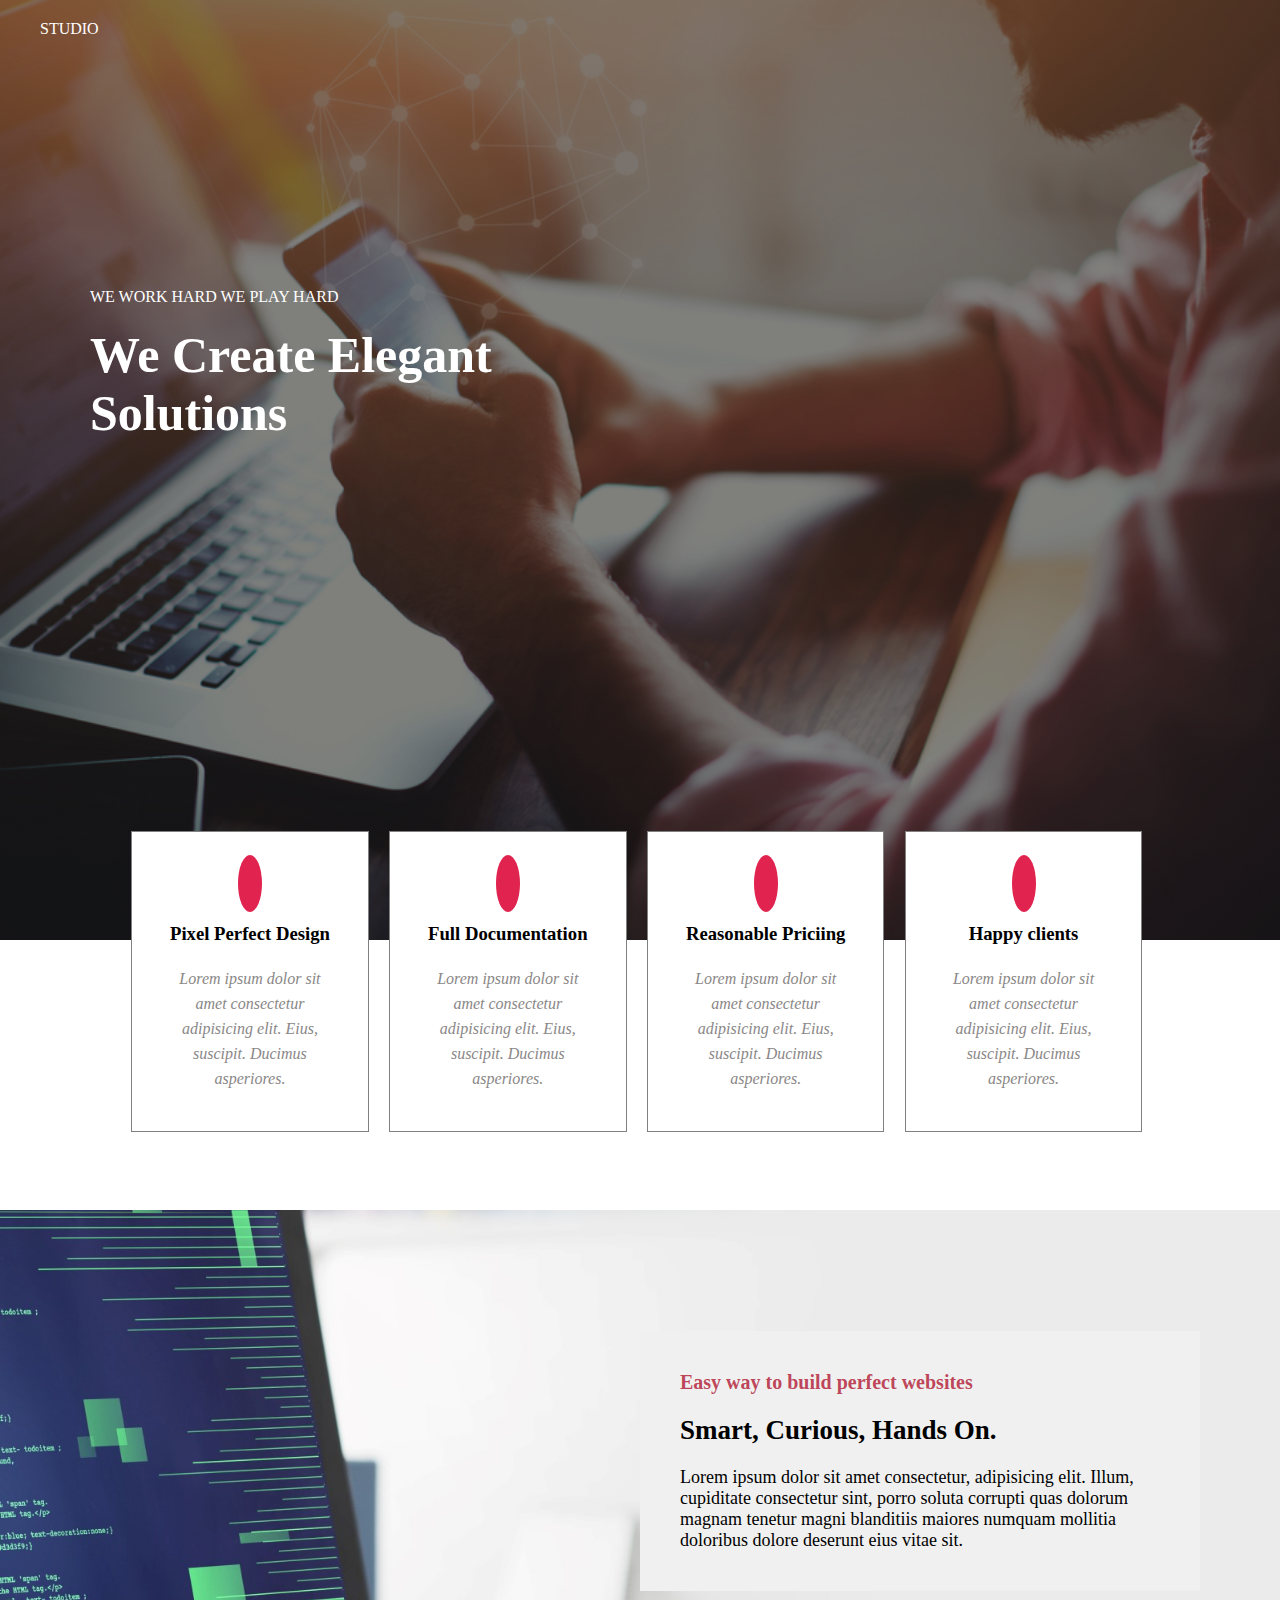
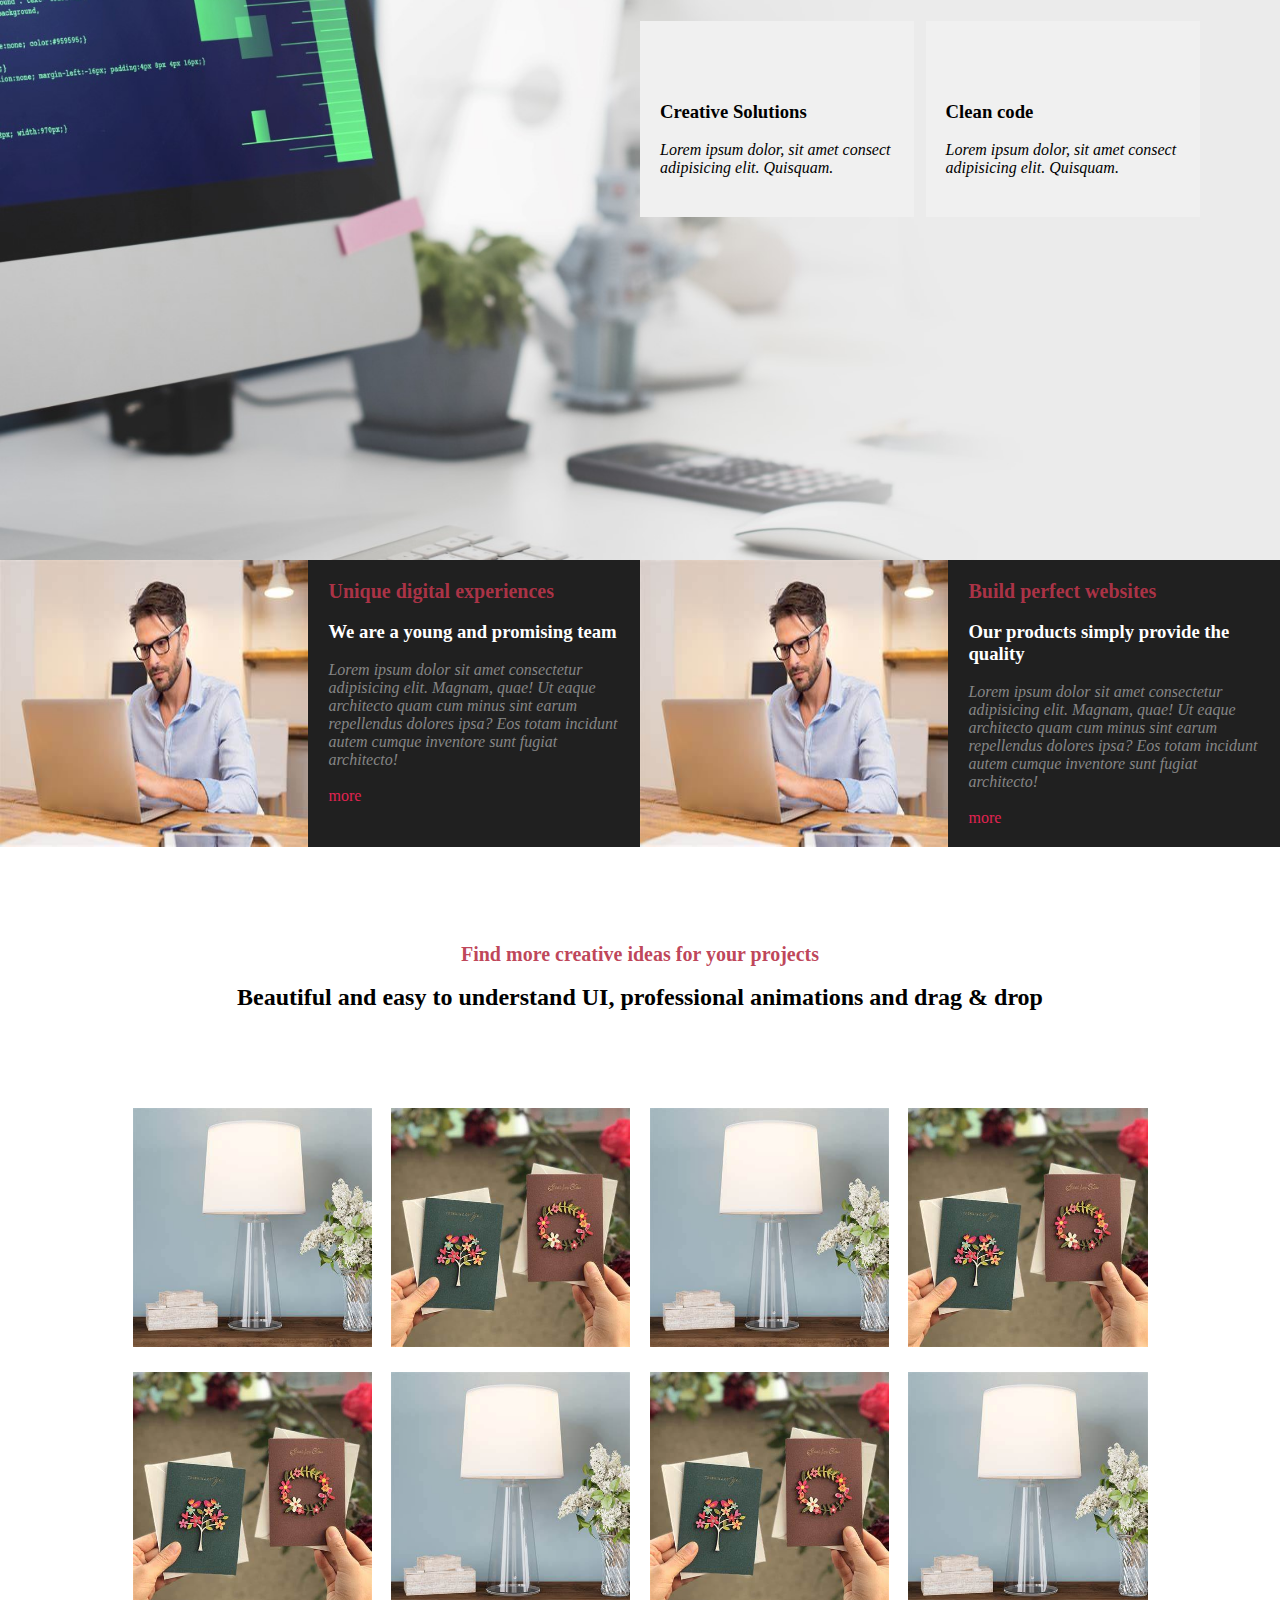
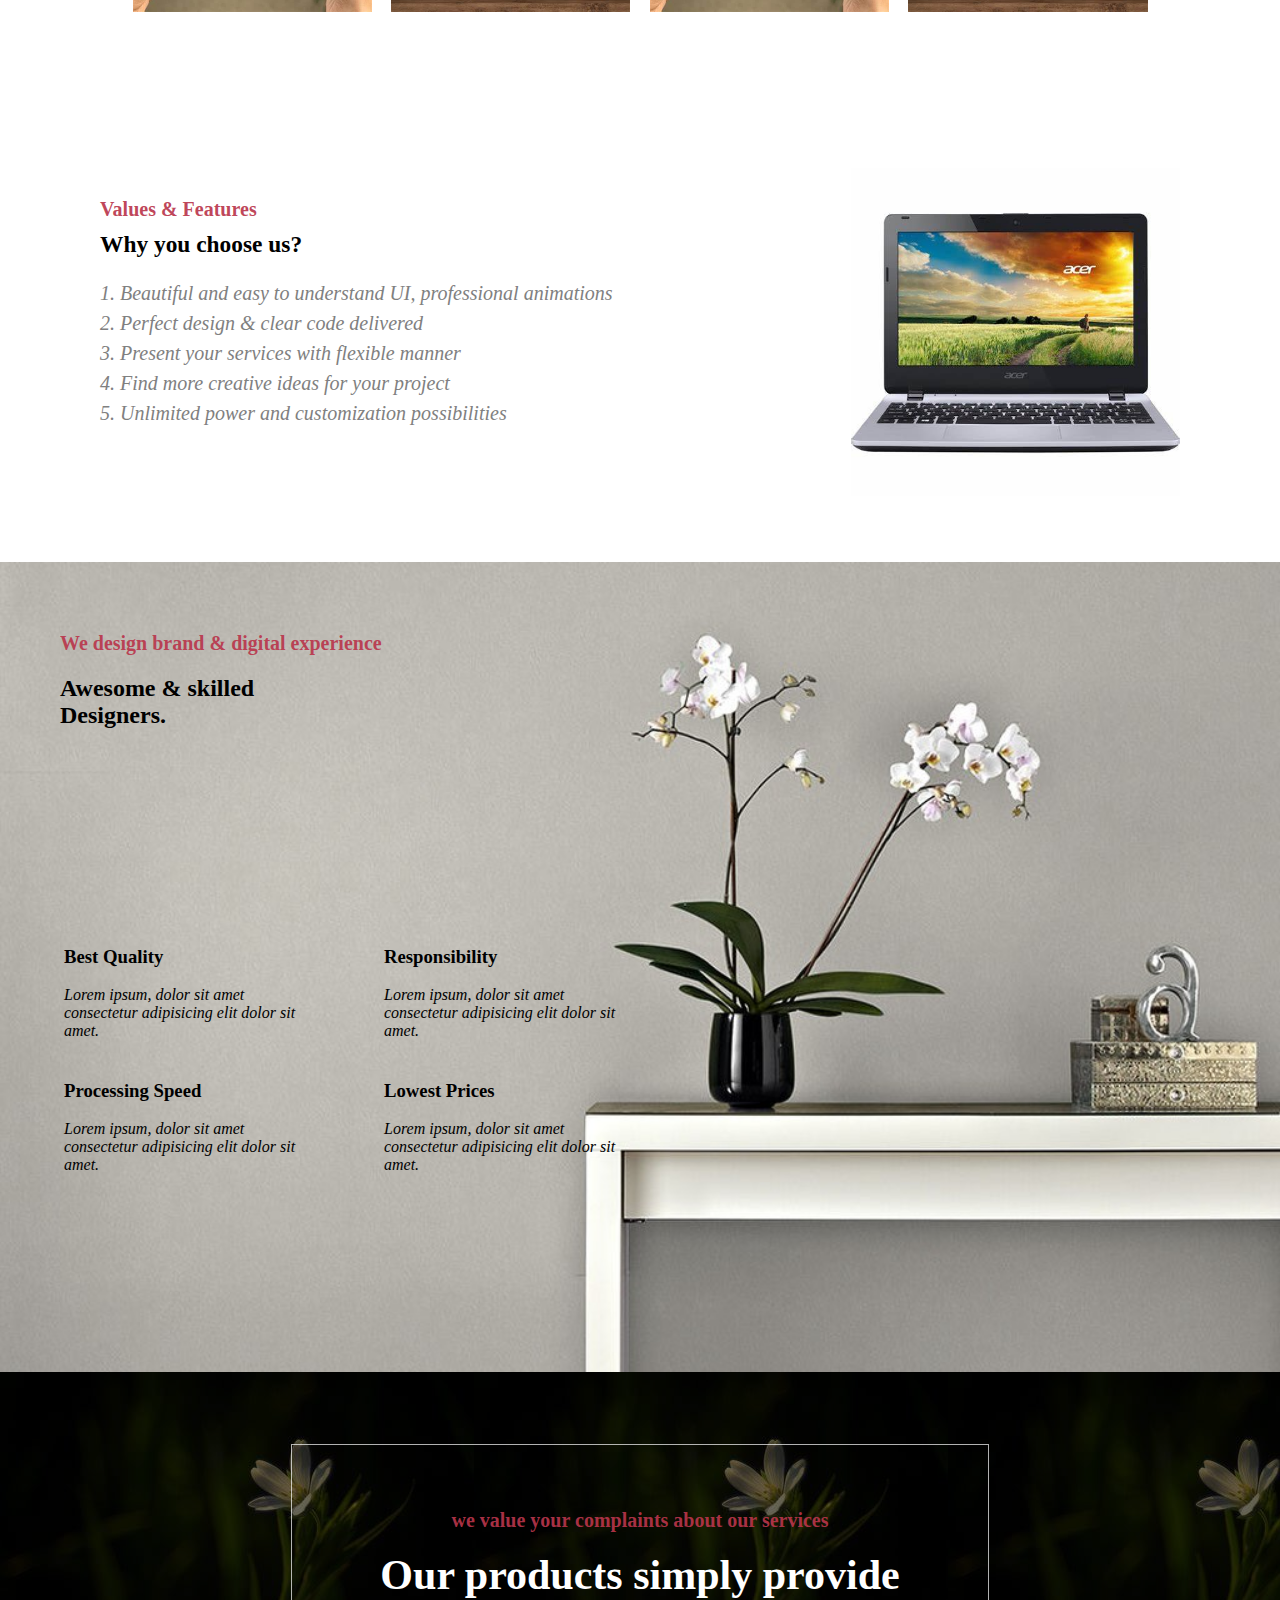
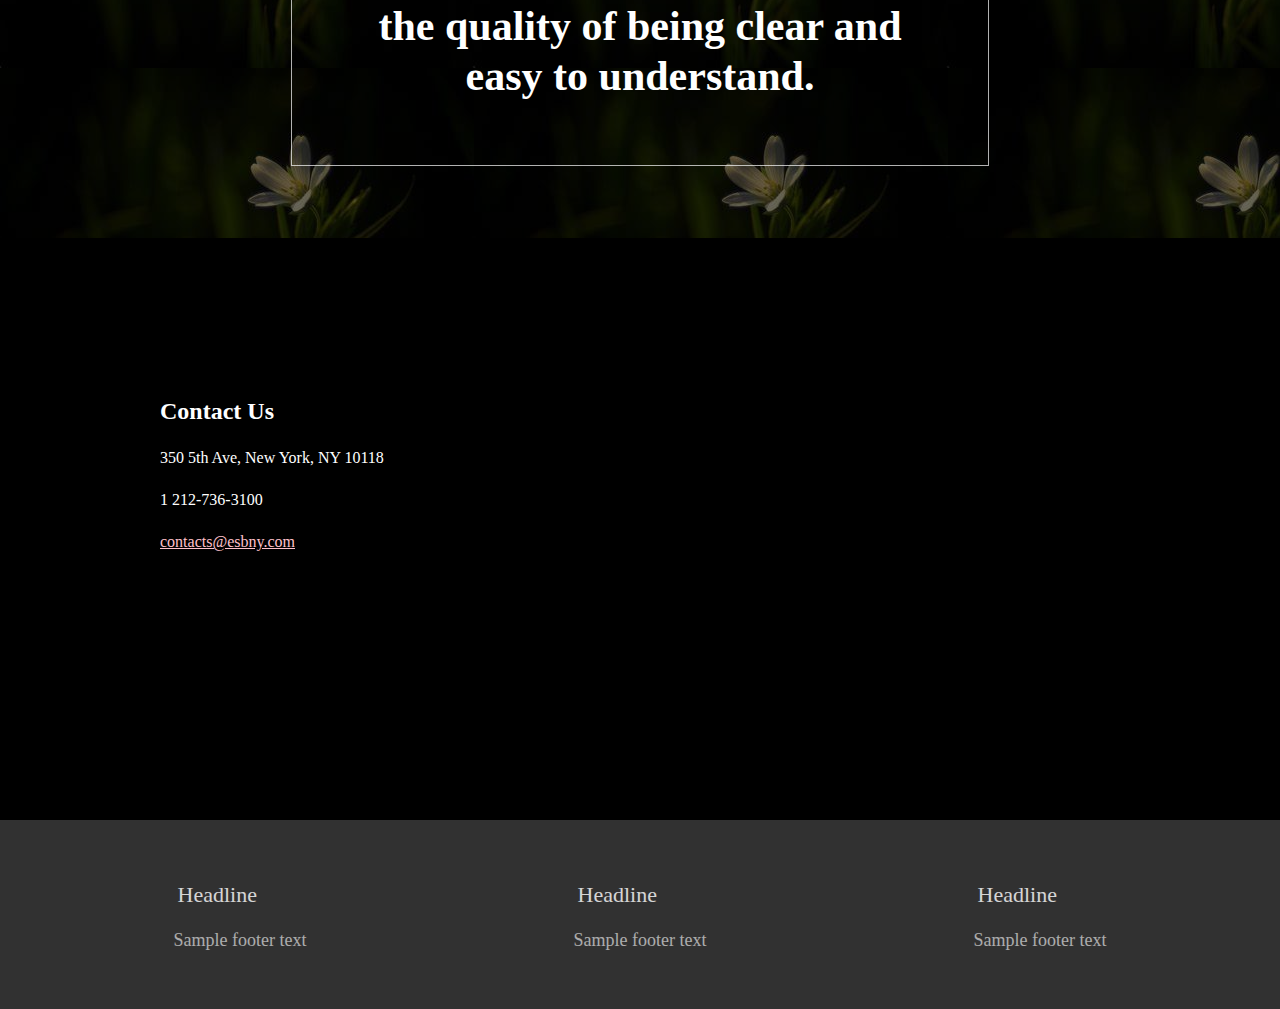
==== commit 6e19ae28: "Responsive (768px)" ====
--- a/HTML/index.html
+++ b/HTML/index.html
@@ -101,7 +101,7 @@
     <section class="section3">
         <div class="row">
             <div class="image1 border">
-                <img src="../Images/laptop-person.jfif" width="120%" height="100%">
+                <img src="../Images/laptop-person.jfif" width="100%" height="100%">
             </div>
             <div class="sec3-content border">
                 <p class="pink-heading"> Unique digital experiences</p><br>
@@ -110,7 +110,7 @@
                 <p><a href="" class="a-pink">more</a></p>
             </div>
             <div class="image1 border">
-                <img src="../Images/laptop-person.jfif"width="120%" height="100%" >
+                <img src="../Images/laptop-person.jfif"width="100%" height="100%" >
             </div>
             <div class="sec3-content border">
                 <p class="pink-heading">Build perfect websites</p><br>
--- a/CSS/index.css
+++ b/CSS/index.css
@@ -279,6 +279,71 @@
     margin: 1em;
     opacity: 0.6;
 }
+
+
+@media screen and (max-width:768px){
+    
+    .banner-content{
+        margin-top: 150px;
+     }
+     .banner-content h1{
+        width: 60%;
+    }
+    .card{
+        width: 40%;
+    }
+    .cards1{
+        padding: 0em;
+        gap: 1.5em;
+        justify-content: center;
+        flex-wrap: wrap;
+        top: -110px;
+    }
+    .section2{
+        margin-top: 34em;
+        height: 100vh;
+        justify-content: center;
+        background-position: center;
+    }
+    .sec2-content{
+        padding: 0em;
+        width: 100%;    
+    }
+    .row{
+        display: flex;
+        flex-wrap: wrap;
+    }
+    .sec3-content,.image1{
+        width: 50%;
+        box-sizing: border-box;
+    }
+    .sec4-images{
+        flex-wrap: wrap;
+    }
+    .sec4-images img{
+        width: 46%;
+    }
+    .section5{
+        margin: 60px 30px;
+    }
+    .section6{
+        height: 130vh;
+    }
+    .sec7-content{
+        width: 100%;
+    }
+    .contact{
+        margin-left: 4em;
+    }
+    
+    .map{
+        width: 100%;
+       
+    }
+
+   
+}
+
 
 @media only screen and (max-width:478px) { 
     /* Banner */
@@ -297,12 +362,12 @@
     .cards1{
         flex-direction: column;
         padding: 4em;
-        gap: 2rem;
-        
+        gap: 2rem; 
+        top: -180px; 
     }
     /* SECTION 2 */
    .section2{
-        margin-top: 1000px;
+        margin-top: 1150px;
         background-position: center; 
         height: 150vh;   
     }
@@ -323,15 +388,12 @@
     .row{
         flex-direction: column;
     }
-    .sec3-content{
+    .sec3-content,.image1{
         width: 100%;
         padding: 0px;
     }
     .sec3-content p, .sec3-content h3{
         padding: 0.5em 1em;
-    }
-    .image1 img{
-        width: 100%;
     }
     /* SECTION 4 */
     .section4{
@@ -398,8 +460,4 @@
         flex-direction: column;
         align-items: center;
     }
-}
-
-@media only screen and (max-width:992){
-    
 }